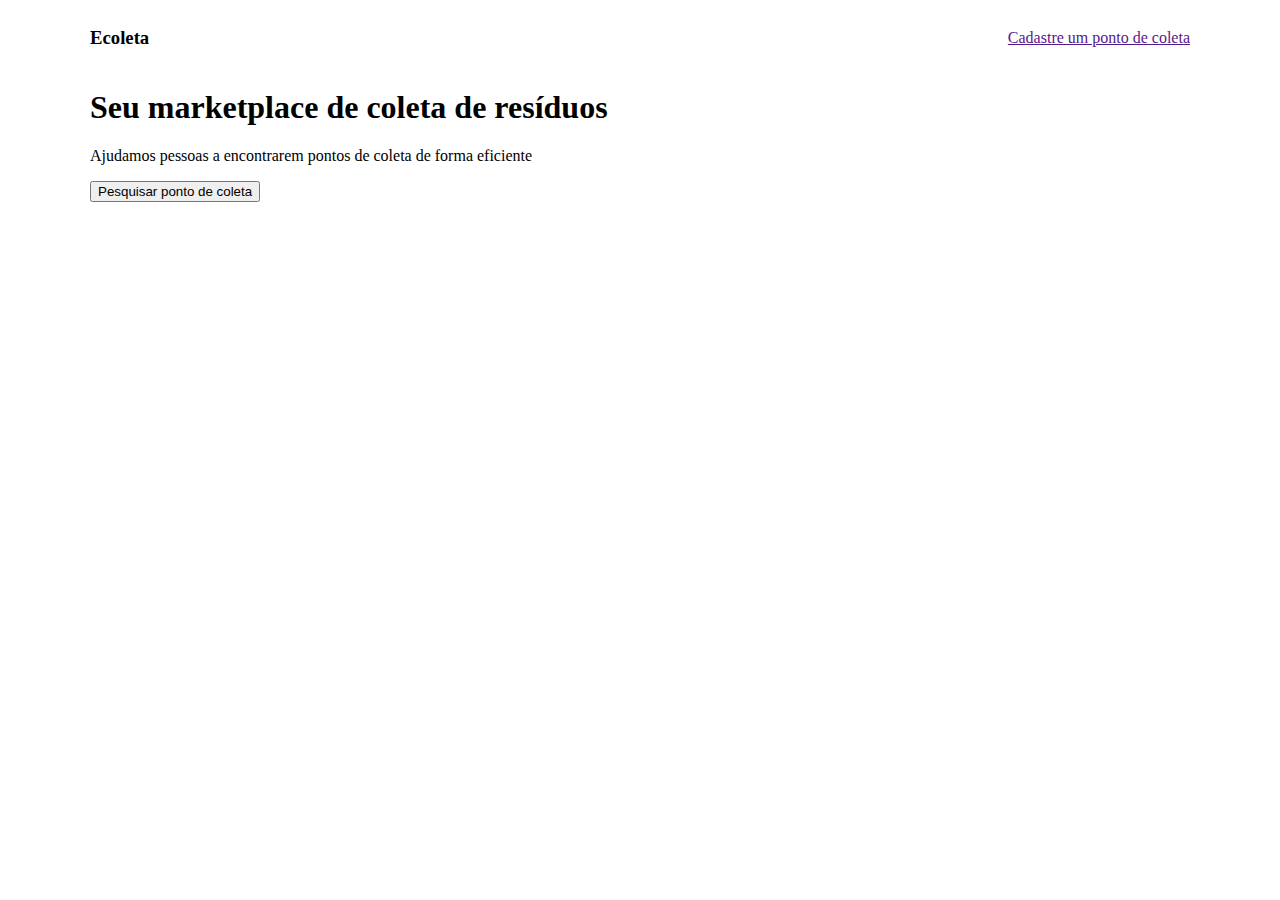
==== index.htm @ 9915ecd4 "nlw" ====
<!DOCTYPE html>
<html lang="pt-br">
<head>
    <meta charset="UTF-8">
    <meta name="viewport" content="width=device-width, initial-scale=1.0">
    <title>Ecoleta</title>

<link rel="stylesheet" href="/styles/main.css">



</head>
<body>
    <div class="content red">
        <header>
            <h3 >Ecoleta</h3>

            <a href="">Cadastre um ponto de coleta</a>
              </header>
        
<h1>Seu marketplace de coleta de resíduos</h1>

<p>Ajudamos pessoas a encontrarem pontos de coleta de forma eficiente</p>


<button>Pesquisar ponto de coleta</button>
</div>










</body>
</html>
---- styles/main.css ----
header{
    display: flex;
    align-items: center;
    justify-content: space-between;
}
.content{
    width: 90%;
    max-width: 1100px;
    margin: 0 auto;
}
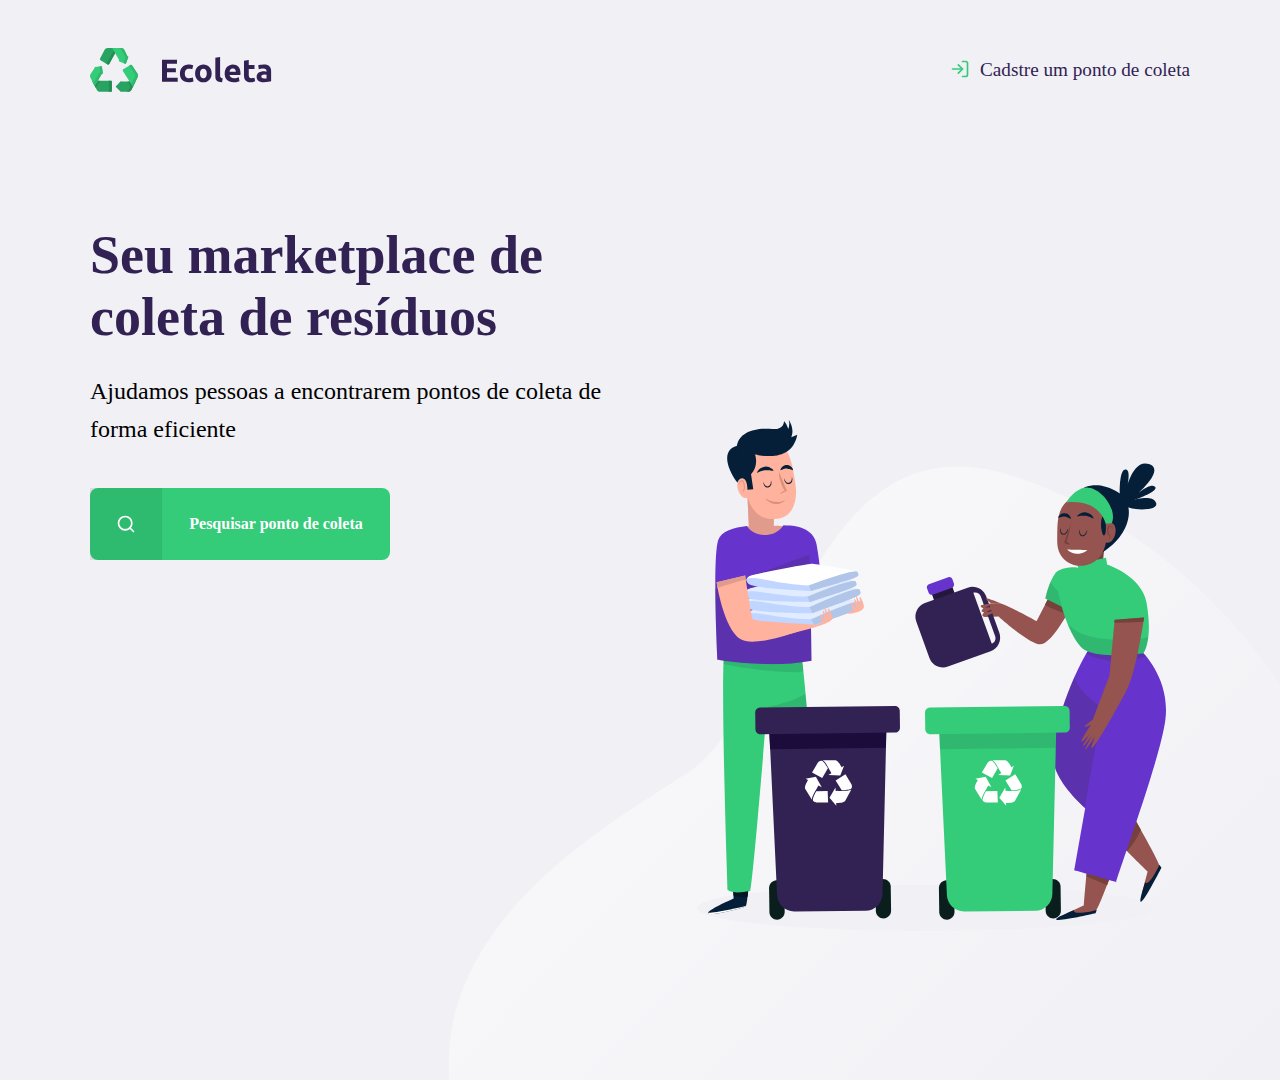
==== commit dcb2c594: "flex" ====
--- a/index.htm
+++ b/index.htm
@@ -5,26 +5,49 @@
     <meta name="viewport" content="width=device-width, initial-scale=1.0">
     <title>Ecoleta</title>
 
-<link rel="stylesheet" href="/styles/main.css">
+<link rel="stylesheet" href="styles/main.css">
+
+<link rel="stylesheet" href="styles/responsive.css">
+
+<link rel="stylesheet" href="styles/home.css">
 
 
 
 </head>
 <body>
-    <div class="content red">
-        <header>
-            <h3 >Ecoleta</h3>
+    
+    <div id="page-home">
+        <div class="content ">
+            <header>
+                <img src="assets\logo.svg" alt="logomarca">
+    
+                <a href="">
+                    <span>
+                    <img src="assets/log-in.svg" alt="">    
+                    </span>
+                    Cadstre um ponto de coleta</a>
+                  </header>
 
-            <a href="">Cadastre um ponto de coleta</a>
-              </header>
-        
-<h1>Seu marketplace de coleta de resíduos</h1>
-
-<p>Ajudamos pessoas a encontrarem pontos de coleta de forma eficiente</p>
+                  <main>
+                    <h1>Seu marketplace de coleta de resíduos</h1>
+    
+                    <p>Ajudamos pessoas a encontrarem pontos de coleta de forma eficiente</p>
+                    
+                    <a href="#">
+                        <span>
+                           
+                        </span>
+                        <strong>Pesquisar ponto de coleta</strong>
+                        </a>
+                    
+                  </main>
+   
+    </div>
+    </div>
+       
 
 
-<button>Pesquisar ponto de coleta</button>
-</div>
+    
 
 
 
--- a/styles/main.css
+++ b/styles/main.css
@@ -1,10 +1,34 @@
+body{
+    background: #f0f0f5;
+}
+a{
+    text-decoration:none;
+}
+:root{
+    --title-color:#322153;
+    --primary-color:#34cb79;
+}
 header{
+     margin-top:48px;
     display: flex;
     align-items: center;
     justify-content: space-between;
 }
-.content{
-    width: 90%;
-    max-width: 1100px;
-    margin: 0 auto;
-}+header a{
+    display: flex;
+    color:#322153;
+    font-size:1.2em;
+    
+}
+header  span{
+    display: flex;
+    margin-right:10px;
+width:20px;
+height: 20px;
+}
+*{
+    margin:0;
+    padding:0;
+}
+
+
--- a/styles/responsive.css
+++ b/styles/responsive.css
@@ -0,0 +1,31 @@
+@media (max-width:900px){
+   div#page-home{
+background:url('');
+    }
+
+   div#page-home .content{
+        align-items: center;
+        text-align:center;
+    }
+    div#page-home header a{
+   position: absolute;
+   bottom:0;
+   left:50%;
+   transform: translateX(-50%);
+   
+    }
+    div#page-home main{
+        align-items: center;
+    }
+}
+@media(min-width:1700px){
+    div#page-home{
+        background-position:40vw;
+    }
+
+}
+@media(max-height:760px){
+    div#page-home{
+        background-position-y:200px;
+    }
+}--- a/styles/home.css
+++ b/styles/home.css
@@ -0,0 +1,74 @@
+
+
+div#page-home .content{
+    width: 90%;
+    max-width: 1100px;
+    margin: 0 auto;
+    height: 100%;
+    display: flex;
+    flex-direction:column;
+
+    
+}
+
+div#page-home{
+    height: 120vh;
+     background: url('../assets/home-background.svg') no-repeat;
+    background-position: 35vw bottom;
+   
+}
+
+
+div#page-home main{
+     max-width: 560px;
+     height: 600px;
+     /*flex:1;*/
+     display:flex;
+     flex-direction:column;
+     justify-content:center;
+}
+div#page-home main h1{
+    font-size:54px;
+    color: var(--title-color);
+}
+div#page-home main p{
+    font-size:24px;
+    line-height:38px;
+    margin-top:24px;
+}
+
+div#page-home main a{
+    width:300px;
+    max-width: 360px;
+    height: 72px;
+     border-radius: 8px;
+     background-color: var( --primary-color);
+     display:flex;
+     align-items: center;
+     margin-top:40px;
+     transitions:400ms;
+     font-weight:bold;
+     color:white;
+}
+div#page-home main a:hover{
+    background-color:#2fb86e;
+}
+div#page-home main span{
+    width: 72px;
+    height: 72px;
+    background-color:rgba(0,0,0,0.08);
+    display: flex;
+    align-items: center;
+    justify-content: center;
+}
+
+div#page-home main span::after{
+    content:'';
+    background: url('../assets/search.svg') no-repeat;
+    width: 20px;
+    height: 20px;
+}
+div#page-home main a strong{
+    flex:1;
+    text-align:center;
+}